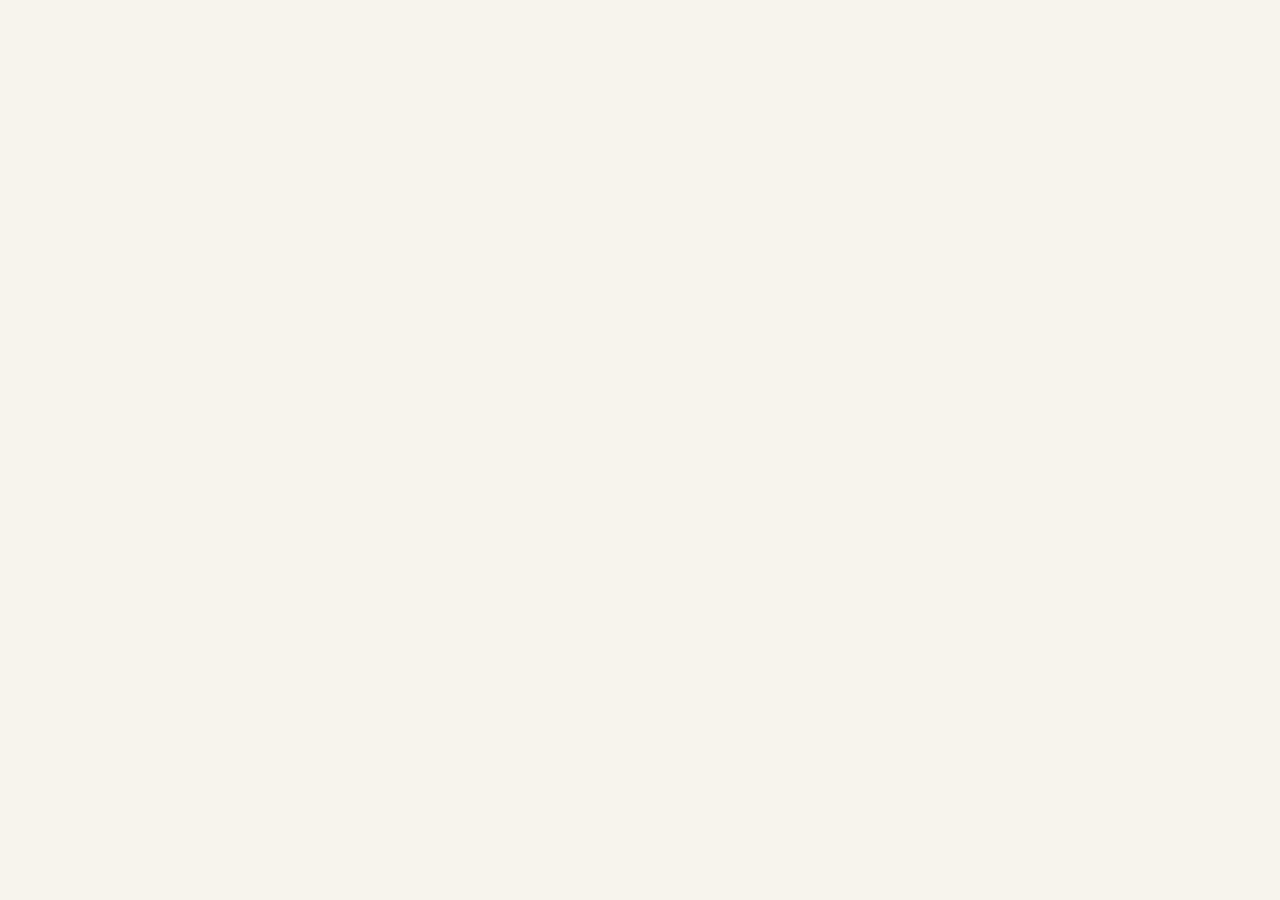
==== WEB_DEVELOPMENT_DESIGNING/LEVEL_1/Landing_Page/index.html @ 941d3af9 "This commit contains the index.html and main.css file commit of the task1 ." ====
<!DOCTYPE html>
<html lang="en">
<head>
    <meta charset="UTF-8">
    <meta name="viewport" content="width=device-width, initial-scale=1.0">

    <meta name="description" content="Flowly is a productive for focused teams ."/> 
    
    <title>Flowly | Work without the chaos</title>

    <link rel="preconnect" href="https://fonts.googleapis.com" />
    <link rel="preconnect" href="https://fonts.gstatic.com" crossorigin />
    
    <link
        href="https://fonts.googleapis.com/css2?family=DM+Sans:wght@400;500;600;700&family=Playfair+Display:wght@600;700&display=swap"
        rel="stylesheet"
    />

    <link rel="stylesheet" href="css/main.css">
</head>
<body>
    
    <div id="navbar">
        <main>
            <div id="hero"></div>
            <div id="features"></div>
            <div id="about"></div>
            <div id="cta"></div>
        </main>

        <div id="footer"></div>

        <script src="js/app.js"></script>
    </div>

</body>
</html>
---- WEB_DEVELOPMENT_DESIGNING/LEVEL_1/Landing_Page/css/main.css ----
:root{
    --navay: #10283b;
    --cream: #f7f4ed;
    --white: #ffffff;
    --orange: #ed6a3e;
    --muted: #5f6c5f;
    --border: #d8d8d1;
    --green: #d8efdf;
    --shadow: 0 20px 60px rgba(16, 40, 59, 0.12);
}

*{
    margin: 0;
    padding: 0;
    box-sizing: boder-box;
}

html{
    scroll-behavior: smooth;
}

body{
    background: var(--cream);
    color: var(--navay);
    font-family: "DM Sans", sans-serif;
    line-height: 1.6;
}

a{
    color: inherit;
    text-decoration: none;
}

.container{
    width: min(1120px, 90%);
    margin: 0 auto;
}

.section-space{
    padding: 110px 0;
}

.eyebrow{
    margin-bottom: 14px;
    color: var(--orange);
    font-size: 0.75rem;
    font-weight: 700;
    letter-spacing: 1.4px;
}

h1,h2{
    font-family:"Playfair Display", serif;
    line-height: 1.08;
    letter-spacing: -1.5px;
}

.btn{
    display: inline-block;
    padding: 14px 22px;
    border-radius: 999px;
    background: var(--orange);
    color: var(--white);
    font-size: 0.94rem;
    font-weight: 700;
    transition: 0.2s ease;
}

.btn:hover{
    transform: translateY(-2px);
    background: #d95527;
}
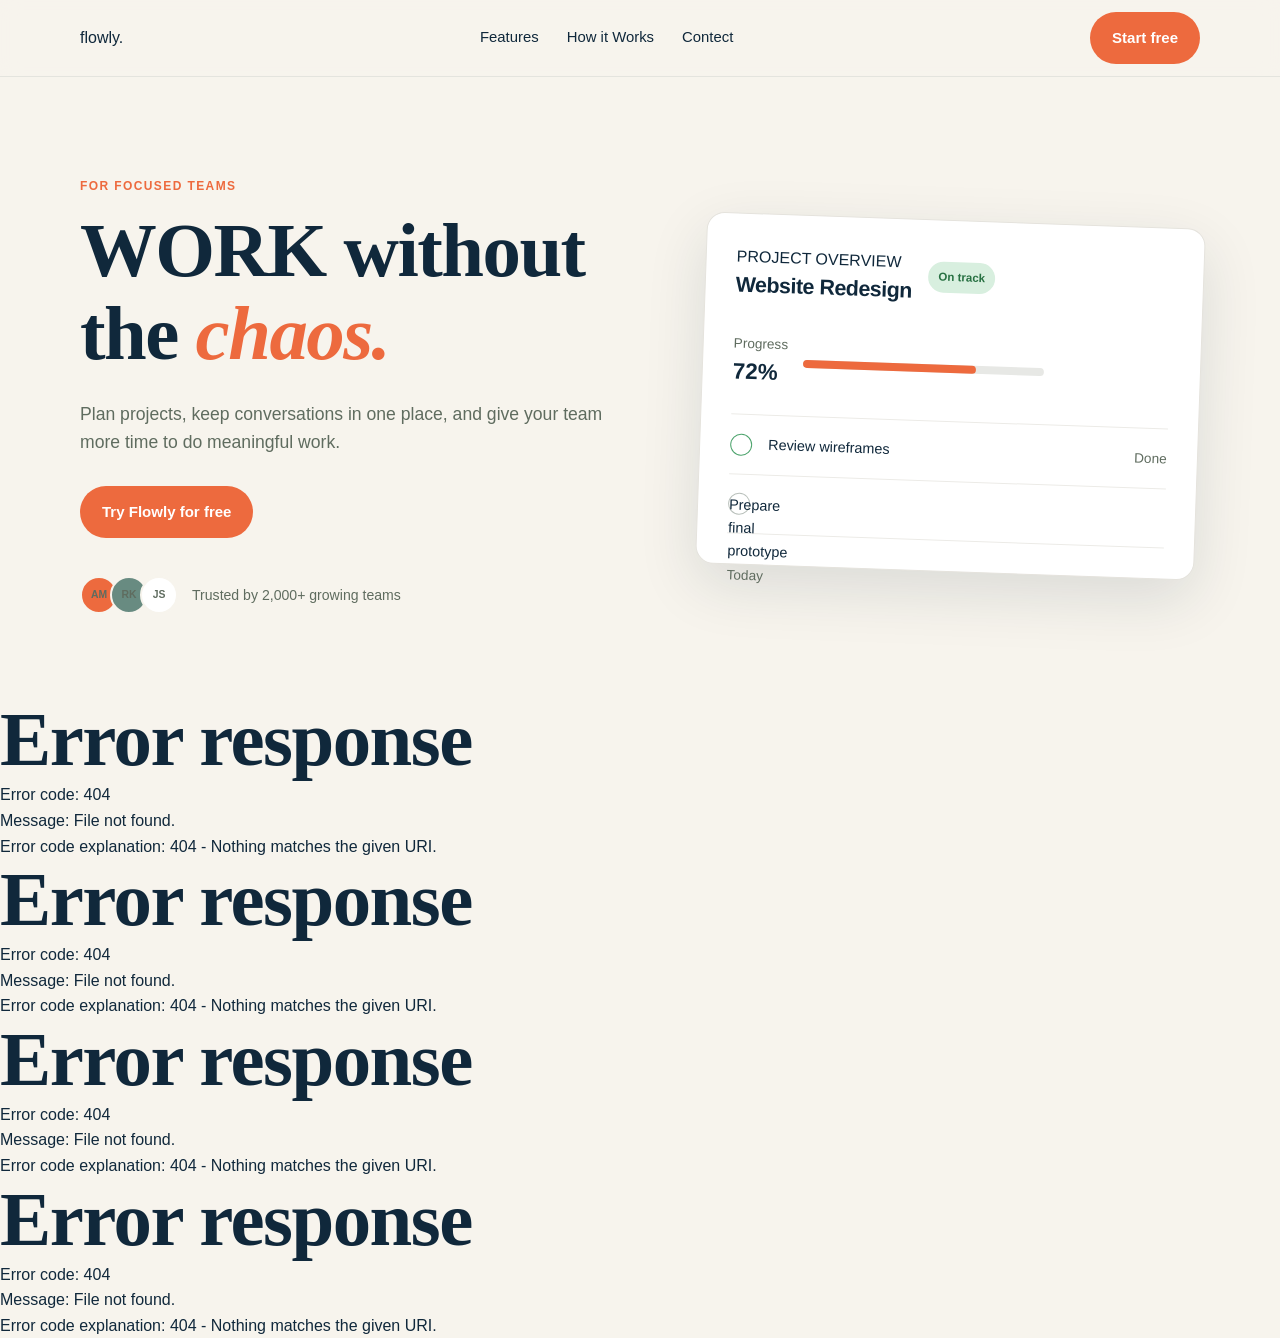
==== commit 4cb3062b: "This commit contains the completion of the navbar and the hero section ." ====
--- a/WEB_DEVELOPMENT_DESIGNING/LEVEL_1/Landing_Page/index.html
+++ b/WEB_DEVELOPMENT_DESIGNING/LEVEL_1/Landing_Page/index.html
@@ -20,7 +20,7 @@
 </head>
 <body>
     
-    <div id="navbar">
+    <div id="navbar"></div>
         <main>
             <div id="hero"></div>
             <div id="features"></div>
@@ -30,8 +30,7 @@
 
         <div id="footer"></div>
 
-        <script src="js/app.js"></script>
-    </div>
+        <script src="js/app.js"></script>    
 
 </body>
 </html>
--- a/WEB_DEVELOPMENT_DESIGNING/LEVEL_1/Landing_Page/css/main.css
+++ b/WEB_DEVELOPMENT_DESIGNING/LEVEL_1/Landing_Page/css/main.css
@@ -1,3 +1,6 @@
+@import url("navbar.css");
+@import url("hero.css");
+
 :root{
     --navay: #10283b;
     --cream: #f7f4ed;
